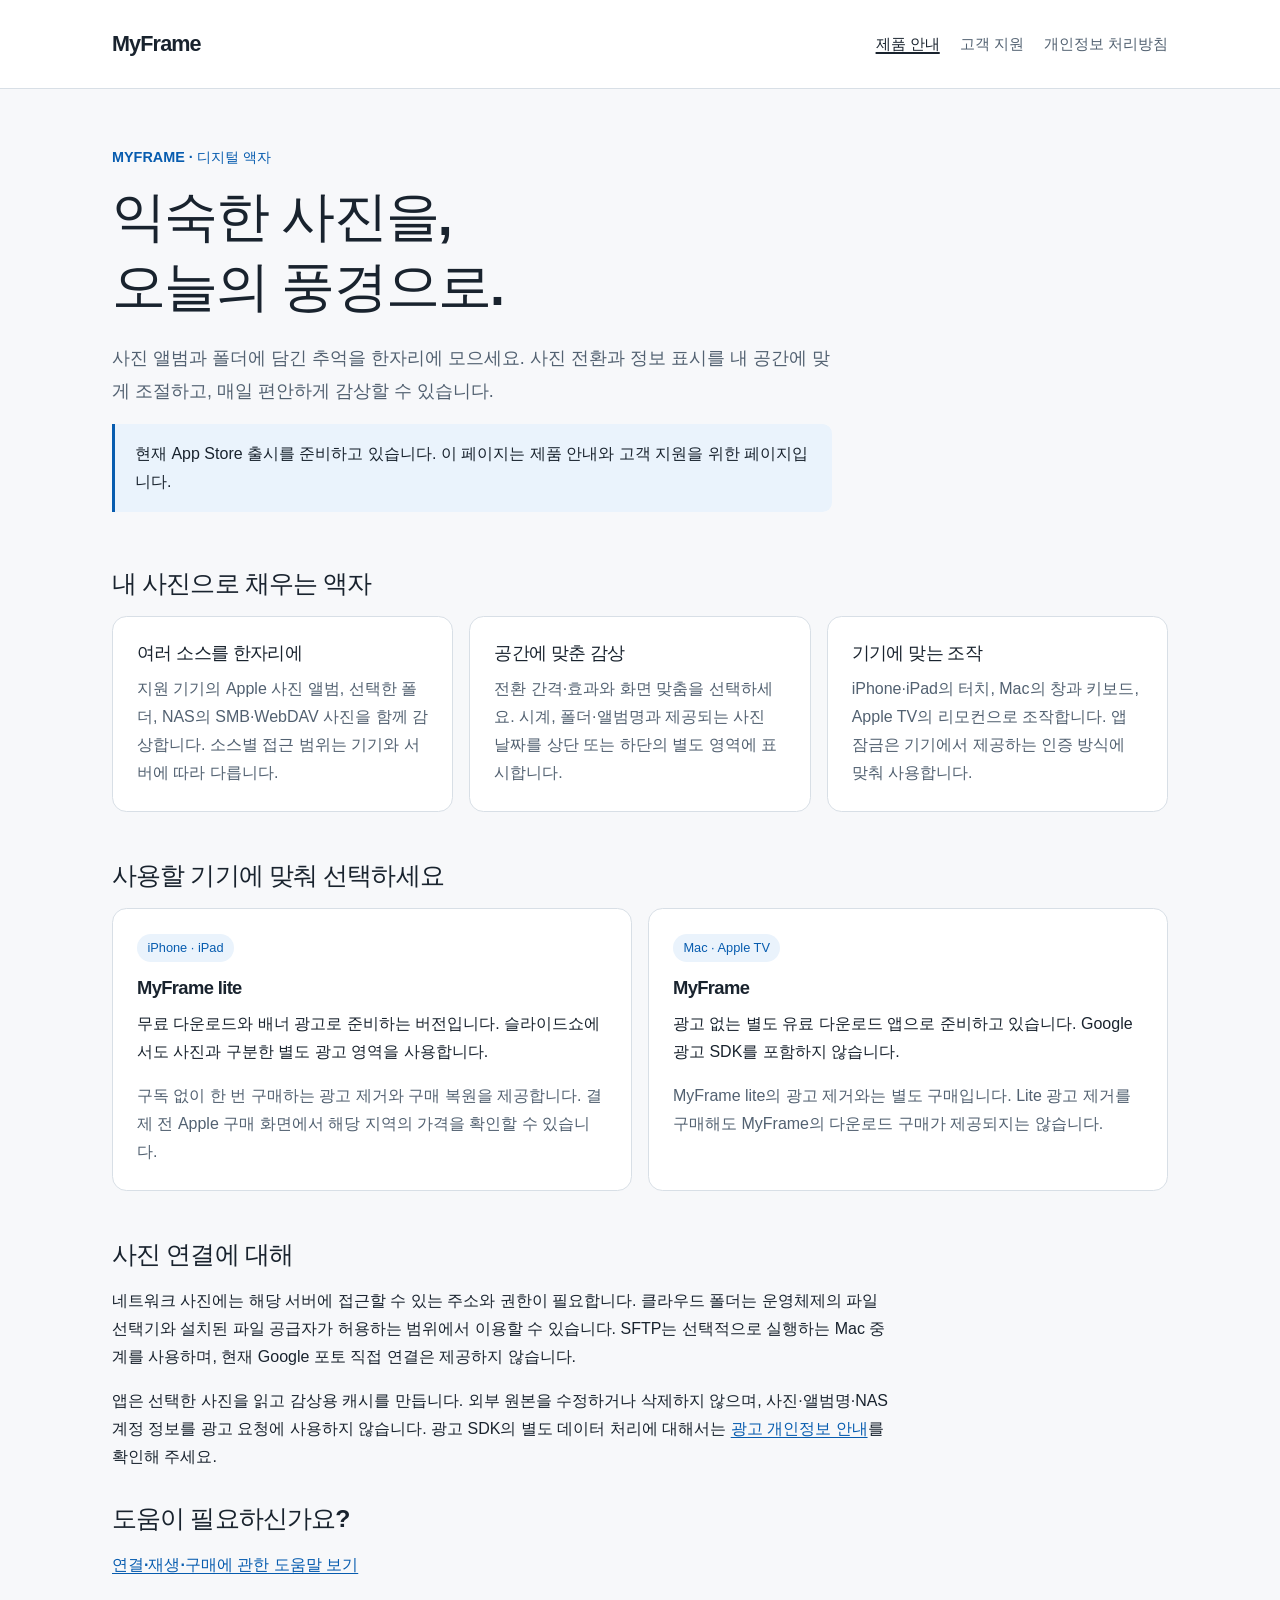
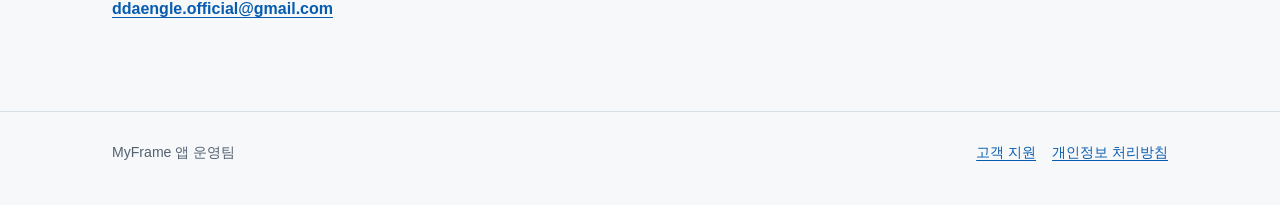
==== index.html @ 4ac55918 "Give MyFrame a stable support address under its organization Use the existing reviewed static files " ====
<!doctype html>
<html lang="ko">
<head>
  <meta charset="utf-8">
  <meta name="viewport" content="width=device-width, initial-scale=1">
  <meta name="color-scheme" content="light dark">
  <meta name="description" content="MyFrame과 MyFrame lite의 제품 안내, 고객 지원 및 개인정보 처리방침입니다.">
  <title>MyFrame · 일상에 머무는 사진</title>
  <link rel="stylesheet" href="styles.css">
</head>
<body>
  <a class="skip-link" href="#main">본문으로 이동</a>
  <header class="site-header">
    <div class="wrap header-inner">
      <a class="wordmark" href="index.html" aria-label="MyFrame 홈">MyFrame</a>
      <nav aria-label="주 메뉴">
        <a href="index.html" aria-current="page">제품 안내</a>
        <a href="support.html">고객 지원</a>
        <a href="privacy.html">개인정보 처리방침</a>
      </nav>
    </div>
  </header>
  <main id="main" class="wrap">
    <div class="hero">
      <p class="eyebrow">MYFRAME · 디지털 액자</p>
      <h1>익숙한 사진을,<br>오늘의 풍경으로.</h1>
      <p class="lead">사진 앨범과 폴더에 담긴 추억을 한자리에 모으세요. 사진 전환과 정보 표시를 내 공간에 맞게 조절하고, 매일 편안하게 감상할 수 있습니다.</p>
      <p class="notice">현재 App Store 출시를 준비하고 있습니다. 이 페이지는 제품 안내와 고객 지원을 위한 페이지입니다.</p>
    </div>

    <section aria-labelledby="features-title">
      <h2 id="features-title">내 사진으로 채우는 액자</h2>
      <div class="grid">
        <article class="card">
          <h3>여러 소스를 한자리에</h3>
          <p class="muted">지원 기기의 Apple 사진 앨범, 선택한 폴더, NAS의 SMB·WebDAV 사진을 함께 감상합니다. 소스별 접근 범위는 기기와 서버에 따라 다릅니다.</p>
        </article>
        <article class="card">
          <h3>공간에 맞춘 감상</h3>
          <p class="muted">전환 간격·효과와 화면 맞춤을 선택하세요. 시계, 폴더·앨범명과 제공되는 사진 날짜를 상단 또는 하단의 별도 영역에 표시합니다.</p>
        </article>
        <article class="card">
          <h3>기기에 맞는 조작</h3>
          <p class="muted">iPhone·iPad의 터치, Mac의 창과 키보드, Apple TV의 리모컨으로 조작합니다. 앱 잠금은 기기에서 제공하는 인증 방식에 맞춰 사용합니다.</p>
        </article>
      </div>
    </section>

    <section class="section" aria-labelledby="editions-title">
      <h2 id="editions-title">사용할 기기에 맞춰 선택하세요</h2>
      <div class="grid editions">
        <article class="card">
          <span class="tag">iPhone · iPad</span>
          <h3>MyFrame lite</h3>
          <p>무료 다운로드와 배너 광고로 준비하는 버전입니다. 슬라이드쇼에서도 사진과 구분한 별도 광고 영역을 사용합니다.</p>
          <p class="muted">구독 없이 한 번 구매하는 광고 제거와 구매 복원을 제공합니다. 결제 전 Apple 구매 화면에서 해당 지역의 가격을 확인할 수 있습니다.</p>
        </article>
        <article class="card">
          <span class="tag">Mac · Apple TV</span>
          <h3>MyFrame</h3>
          <p>광고 없는 별도 유료 다운로드 앱으로 준비하고 있습니다. Google 광고 SDK를 포함하지 않습니다.</p>
          <p class="muted">MyFrame lite의 광고 제거와는 별도 구매입니다. Lite 광고 제거를 구매해도 MyFrame의 다운로드 구매가 제공되지는 않습니다.</p>
        </article>
      </div>
    </section>

    <section class="section article" aria-labelledby="connections-title">
      <h2 id="connections-title">사진 연결에 대해</h2>
      <p>네트워크 사진에는 해당 서버에 접근할 수 있는 주소와 권한이 필요합니다. 클라우드 폴더는 운영체제의 파일 선택기와 설치된 파일 공급자가 허용하는 범위에서 이용할 수 있습니다. SFTP는 선택적으로 실행하는 Mac 중계를 사용하며, 현재 Google 포토 직접 연결은 제공하지 않습니다.</p>
      <p>앱은 선택한 사진을 읽고 감상용 캐시를 만듭니다. 외부 원본을 수정하거나 삭제하지 않으며, 사진·앨범명·NAS 계정 정보를 광고 요청에 사용하지 않습니다. 광고 SDK의 별도 데이터 처리에 대해서는 <a href="privacy.html#advertising">광고 개인정보 안내</a>를 확인해 주세요.</p>
    </section>

    <section class="section contact" aria-labelledby="contact-title">
      <h2 id="contact-title">도움이 필요하신가요?</h2>
      <p><a href="support.html">연결·재생·구매에 관한 도움말 보기</a></p>
      <p><a href="mailto:ddaengle.official@gmail.com">ddaengle.official@gmail.com</a></p>
    </section>
  </main>
  <footer class="site-footer">
    <div class="wrap footer-inner">
      <span>MyFrame 앱 운영팀</span>
      <div class="footer-links"><a href="support.html">고객 지원</a><a href="privacy.html">개인정보 처리방침</a></div>
    </div>
  </footer>
</body>
</html>
---- styles.css ----
:root {
  color-scheme: light dark;
  --background: #f7f8fa;
  --surface: #ffffff;
  --text: #19232e;
  --muted: #526171;
  --line: #d8dfe6;
  --accent: #075caf;
  --soft: #eaf3fc;
  --focus: #005fcc;
  font-family: -apple-system, BlinkMacSystemFont, "Apple SD Gothic Neo", "Noto Sans KR", sans-serif;
  font-synthesis: none;
}

* { box-sizing: border-box; }
html { scroll-padding-top: 1.5rem; }
body { margin: 0; background: var(--background); color: var(--text); line-height: 1.75; }
a { color: var(--accent); text-underline-offset: .2em; overflow-wrap: anywhere; }
a:hover { text-decoration-thickness: 2px; }
a:focus-visible, summary:focus-visible { outline: 3px solid var(--focus); outline-offset: 5px; border-radius: 3px; }
.skip-link { position: absolute; left: 1rem; top: -8rem; z-index: 1; padding: .75rem 1rem; background: var(--surface); }
.skip-link:focus { top: 1rem; }
.wrap { width: min(100% - 3rem, 66rem); margin-inline: auto; }
.site-header { border-bottom: 1px solid var(--line); background: var(--surface); }
.header-inner { min-height: 5.5rem; display: flex; justify-content: space-between; align-items: center; gap: 1rem; padding-block: 1rem; }
.wordmark { color: var(--text); font-size: 1.35rem; font-weight: 750; letter-spacing: -.04em; text-decoration: none; }
nav { display: flex; flex-wrap: wrap; gap: .2rem 1.25rem; }
nav a { padding-block: .45rem; color: var(--muted); text-decoration: none; font-size: .93rem; }
nav a[aria-current="page"] { color: var(--text); text-decoration: underline; text-decoration-thickness: 2px; }
main { padding-block: 3.5rem 4.5rem; }
.hero { max-width: 45rem; padding-bottom: 2.5rem; }
.eyebrow { color: var(--accent); font-size: .9rem; font-weight: 650; margin: 0 0 .75rem; }
h1, h2, h3 { line-height: 1.3; letter-spacing: -.035em; overflow-wrap: anywhere; }
h1 { font-size: clamp(2rem, 5vw, 3.35rem); margin: 0 0 1.25rem; font-weight: 750; }
h2 { font-size: 1.55rem; margin: 0 0 1rem; }
h3 { font-size: 1.15rem; margin: 0 0 .6rem; }
p { margin: 0 0 1rem; }
.lead { color: var(--muted); font-size: 1.12rem; line-height: 1.85; }
.muted, .meta { color: var(--muted); }
.meta { font-size: .9rem; }
.notice { padding: 1rem 1.25rem; border-left: 3px solid var(--accent); background: var(--soft); border-radius: 0 .6rem .6rem 0; }
.section { margin-top: 3rem; }
.grid { display: grid; grid-template-columns: repeat(3, minmax(0, 1fr)); gap: 1rem; }
.editions { grid-template-columns: repeat(2, minmax(0, 1fr)); }
.card { background: var(--surface); border: 1px solid var(--line); border-radius: .9rem; padding: 1.5rem; }
.card p:last-child, .notice p:last-child { margin-bottom: 0; }
.tag { display: inline-block; font-size: .8rem; color: var(--accent); background: var(--soft); padding: .2rem .65rem; border-radius: 1rem; margin-bottom: .85rem; }
.contact { margin-top: 2rem; }
.contact a { font-weight: 650; }
.article { max-width: 49rem; }
.article > section { margin-top: 2.5rem; }
.article ul, .article ol { padding-left: 1.4rem; }
.article li { margin-block: .45rem; }
.toc { padding: 1.3rem 1.5rem; background: var(--surface); border: 1px solid var(--line); border-radius: .9rem; }
.toc h2 { font-size: 1.1rem; margin-bottom: .6rem; }
.toc ul { margin-block: 0; }
.faq { margin-top: 1.5rem; border-top: 1px solid var(--line); }
details { border-bottom: 1px solid var(--line); padding: 1.05rem 0; }
summary { cursor: pointer; font-size: 1.04rem; font-weight: 650; padding-right: .75rem; }
details[open] summary { margin-bottom: .9rem; }
details p, details ul, details ol { color: var(--muted); }
details p:last-child { margin-bottom: .2rem; }
.site-footer { border-top: 1px solid var(--line); color: var(--muted); font-size: .88rem; padding-block: 1.75rem 2.5rem; }
.footer-inner { display: flex; justify-content: space-between; gap: 1.25rem; flex-wrap: wrap; }
.footer-links { display: flex; gap: 1rem; flex-wrap: wrap; }

@media (prefers-color-scheme: dark) {
  :root {
    --background: #111820;
    --surface: #19232e;
    --text: #f0f4f8;
    --muted: #b8c5d3;
    --line: #3a4a5b;
    --accent: #8dc7ff;
    --soft: #20384f;
    --focus: #9bcfff;
  }
}

@media (max-width: 42rem) {
  .wrap { width: min(100% - 2rem, 66rem); }
  .header-inner { align-items: flex-start; flex-direction: column; gap: .25rem; padding-block: 1rem .7rem; }
  nav { gap: .1rem 1rem; }
  main { padding-block: 2.5rem 3.5rem; }
  .hero { padding-bottom: 1.5rem; }
  .grid, .editions { grid-template-columns: 1fr; }
  .card { padding: 1.25rem; }
  .section { margin-top: 2.5rem; }
  .lead { font-size: 1.04rem; }
}

@media (forced-colors: active) {
  .card, .toc, .notice { border: 1px solid CanvasText; }
  .tag { border: 1px solid CanvasText; }
}

@media print {
  :root { color-scheme: light; --background: #fff; --surface: #fff; --text: #000; --muted: #333; --line: #aaa; --accent: #000; --soft: #fff; }
  .wrap { width: 100%; }
  .skip-link, nav { display: none; }
  main { padding-block: 1rem; }
  .card, .toc { break-inside: avoid; }
}
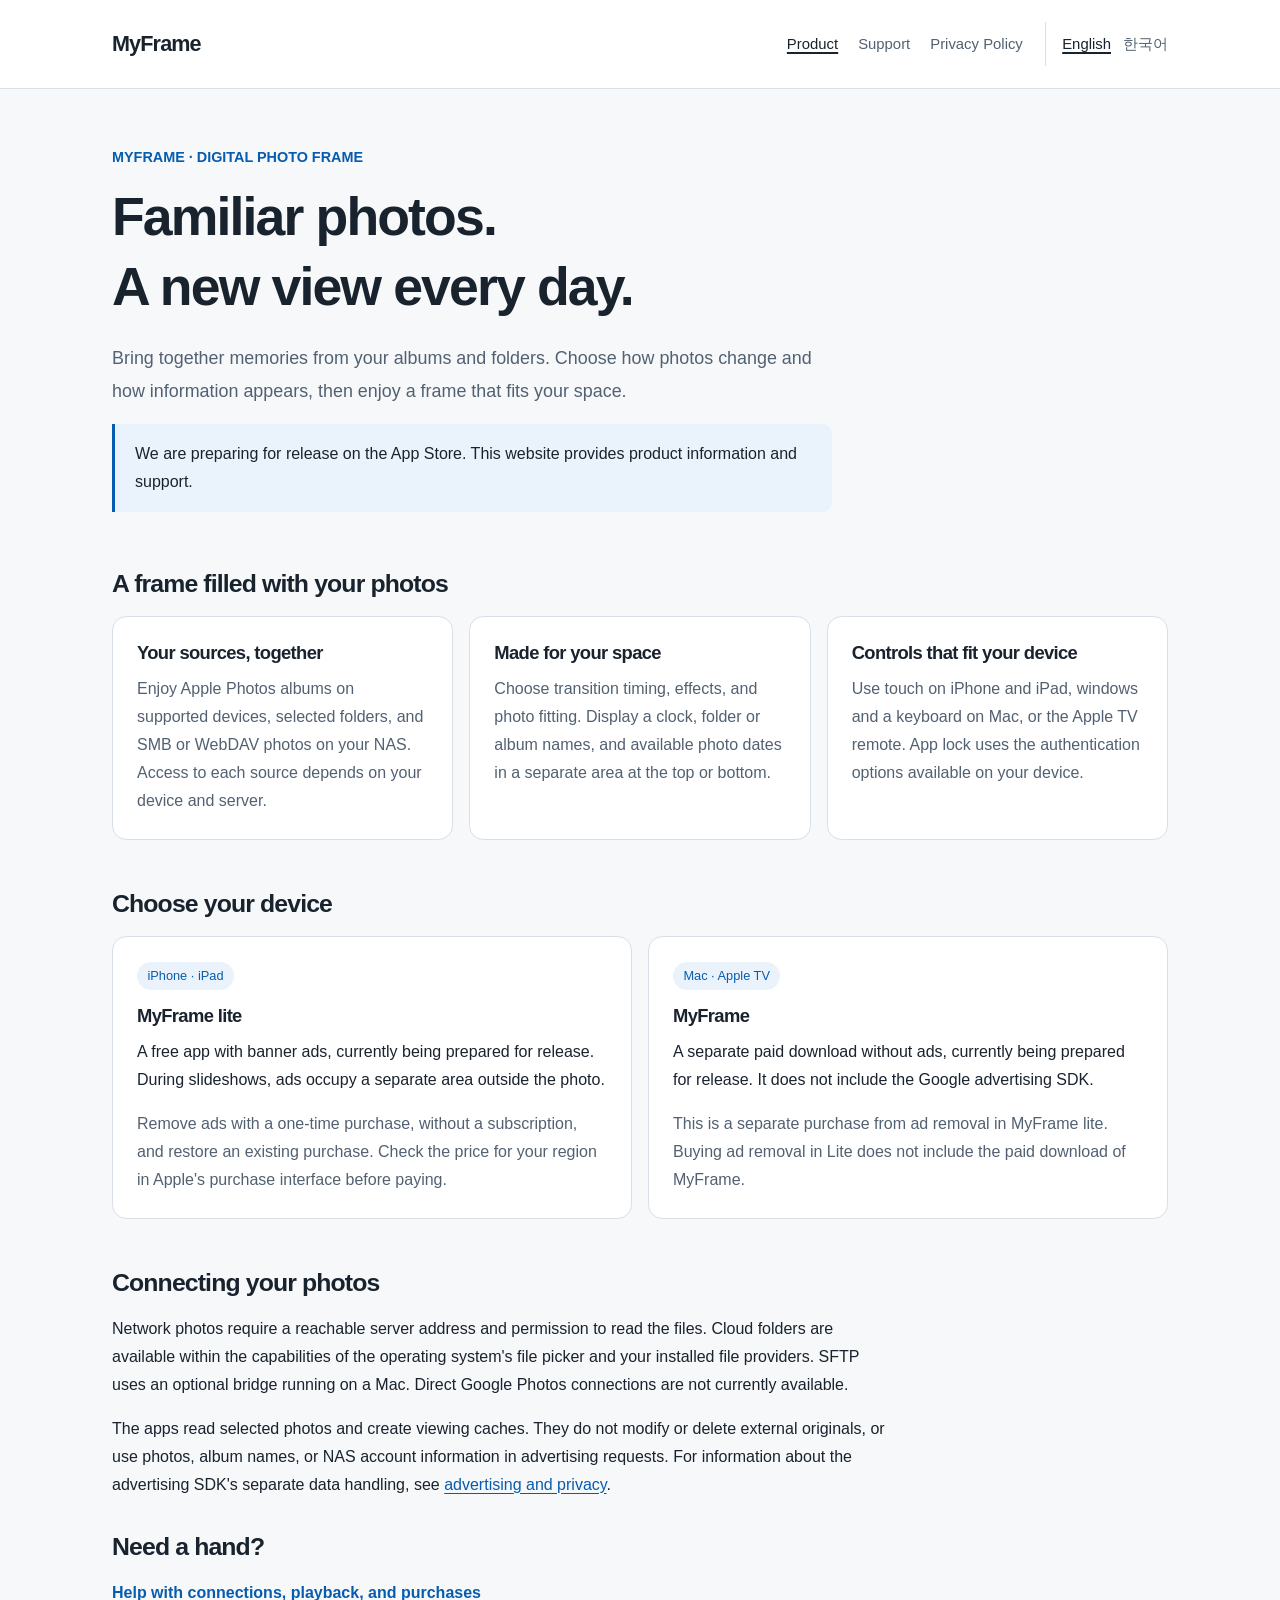
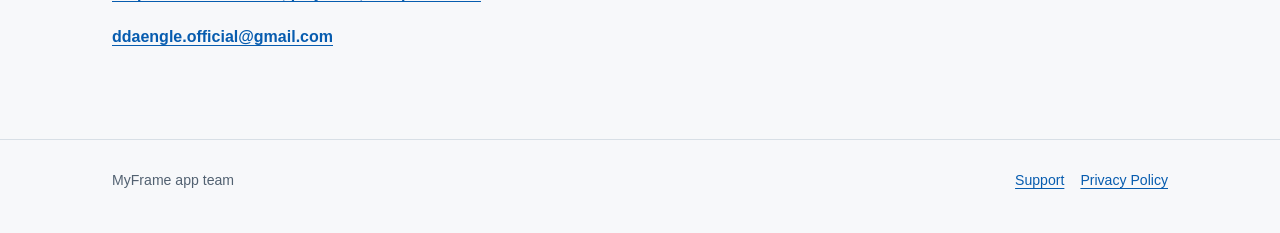
==== commit f850022d: "Make MyFrame support readable by default without losing Korean access Serve complete English product" ====
--- a/index.html
+++ b/index.html
@@ -1,85 +1,95 @@
 <!doctype html>
-<html lang="ko">
+<html lang="en">
 <head>
   <meta charset="utf-8">
   <meta name="viewport" content="width=device-width, initial-scale=1">
   <meta name="color-scheme" content="light dark">
-  <meta name="description" content="MyFrame과 MyFrame lite의 제품 안내, 고객 지원 및 개인정보 처리방침입니다.">
-  <title>MyFrame · 일상에 머무는 사진</title>
+  <meta name="description" content="Product information, support, and privacy policy for MyFrame and MyFrame lite.">
+  <title>MyFrame · Photos for everyday moments</title>
+  <link rel="canonical" href="https://ddaengle.github.io/myframe/">
+  <link rel="alternate" hreflang="en" href="https://ddaengle.github.io/myframe/">
+  <link rel="alternate" hreflang="ko" href="https://ddaengle.github.io/myframe/ko/">
+  <link rel="alternate" hreflang="x-default" href="https://ddaengle.github.io/myframe/">
   <link rel="stylesheet" href="styles.css">
 </head>
 <body>
-  <a class="skip-link" href="#main">본문으로 이동</a>
+  <a class="skip-link" href="#main">Skip to content</a>
   <header class="site-header">
     <div class="wrap header-inner">
-      <a class="wordmark" href="index.html" aria-label="MyFrame 홈">MyFrame</a>
-      <nav aria-label="주 메뉴">
-        <a href="index.html" aria-current="page">제품 안내</a>
-        <a href="support.html">고객 지원</a>
-        <a href="privacy.html">개인정보 처리방침</a>
-      </nav>
+      <a class="wordmark" href="index.html" aria-label="MyFrame home">MyFrame</a>
+      <div class="header-navigation">
+        <nav aria-label="Main navigation">
+          <a href="index.html" aria-current="page">Product</a>
+          <a href="support.html">Support</a>
+          <a href="privacy.html">Privacy Policy</a>
+        </nav>
+        <nav class="language-nav" aria-label="Language">
+          <a href="index.html" lang="en" hreflang="en" aria-current="page">English</a>
+          <a href="ko/index.html" lang="ko" hreflang="ko">한국어</a>
+        </nav>
+      </div>
     </div>
   </header>
   <main id="main" class="wrap">
     <div class="hero">
-      <p class="eyebrow">MYFRAME · 디지털 액자</p>
-      <h1>익숙한 사진을,<br>오늘의 풍경으로.</h1>
-      <p class="lead">사진 앨범과 폴더에 담긴 추억을 한자리에 모으세요. 사진 전환과 정보 표시를 내 공간에 맞게 조절하고, 매일 편안하게 감상할 수 있습니다.</p>
-      <p class="notice">현재 App Store 출시를 준비하고 있습니다. 이 페이지는 제품 안내와 고객 지원을 위한 페이지입니다.</p>
+      <p class="eyebrow">MYFRAME · DIGITAL PHOTO FRAME</p>
+      <h1>Familiar photos.<br>A new view every day.</h1>
+      <p class="lead">Bring together memories from your albums and folders. Choose how photos change and how information appears, then enjoy a frame that fits your space.</p>
+      <p class="notice">We are preparing for release on the App Store. This website provides product information and support.</p>
     </div>
 
     <section aria-labelledby="features-title">
-      <h2 id="features-title">내 사진으로 채우는 액자</h2>
+      <h2 id="features-title">A frame filled with your photos</h2>
       <div class="grid">
         <article class="card">
-          <h3>여러 소스를 한자리에</h3>
-          <p class="muted">지원 기기의 Apple 사진 앨범, 선택한 폴더, NAS의 SMB·WebDAV 사진을 함께 감상합니다. 소스별 접근 범위는 기기와 서버에 따라 다릅니다.</p>
+          <h3>Your sources, together</h3>
+          <p class="muted">Enjoy Apple Photos albums on supported devices, selected folders, and SMB or WebDAV photos on your NAS. Access to each source depends on your device and server.</p>
         </article>
         <article class="card">
-          <h3>공간에 맞춘 감상</h3>
-          <p class="muted">전환 간격·효과와 화면 맞춤을 선택하세요. 시계, 폴더·앨범명과 제공되는 사진 날짜를 상단 또는 하단의 별도 영역에 표시합니다.</p>
+          <h3>Made for your space</h3>
+          <p class="muted">Choose transition timing, effects, and photo fitting. Display a clock, folder or album names, and available photo dates in a separate area at the top or bottom.</p>
         </article>
         <article class="card">
-          <h3>기기에 맞는 조작</h3>
-          <p class="muted">iPhone·iPad의 터치, Mac의 창과 키보드, Apple TV의 리모컨으로 조작합니다. 앱 잠금은 기기에서 제공하는 인증 방식에 맞춰 사용합니다.</p>
+          <h3>Controls that fit your device</h3>
+          <p class="muted">Use touch on iPhone and iPad, windows and a keyboard on Mac, or the Apple TV remote. App lock uses the authentication options available on your device.</p>
         </article>
       </div>
     </section>
 
     <section class="section" aria-labelledby="editions-title">
-      <h2 id="editions-title">사용할 기기에 맞춰 선택하세요</h2>
+      <h2 id="editions-title">Choose your device</h2>
       <div class="grid editions">
         <article class="card">
           <span class="tag">iPhone · iPad</span>
           <h3>MyFrame lite</h3>
-          <p>무료 다운로드와 배너 광고로 준비하는 버전입니다. 슬라이드쇼에서도 사진과 구분한 별도 광고 영역을 사용합니다.</p>
-          <p class="muted">구독 없이 한 번 구매하는 광고 제거와 구매 복원을 제공합니다. 결제 전 Apple 구매 화면에서 해당 지역의 가격을 확인할 수 있습니다.</p>
+          <p>A free app with banner ads, currently being prepared for release. During slideshows, ads occupy a separate area outside the photo.</p>
+          <p class="muted">Remove ads with a one-time purchase, without a subscription, and restore an existing purchase. Check the price for your region in Apple's purchase interface before paying.</p>
         </article>
         <article class="card">
           <span class="tag">Mac · Apple TV</span>
           <h3>MyFrame</h3>
-          <p>광고 없는 별도 유료 다운로드 앱으로 준비하고 있습니다. Google 광고 SDK를 포함하지 않습니다.</p>
-          <p class="muted">MyFrame lite의 광고 제거와는 별도 구매입니다. Lite 광고 제거를 구매해도 MyFrame의 다운로드 구매가 제공되지는 않습니다.</p>
+          <p>A separate paid download without ads, currently being prepared for release. It does not include the Google advertising SDK.</p>
+          <p class="muted">This is a separate purchase from ad removal in MyFrame lite. Buying ad removal in Lite does not include the paid download of MyFrame.</p>
         </article>
       </div>
     </section>
 
     <section class="section article" aria-labelledby="connections-title">
-      <h2 id="connections-title">사진 연결에 대해</h2>
-      <p>네트워크 사진에는 해당 서버에 접근할 수 있는 주소와 권한이 필요합니다. 클라우드 폴더는 운영체제의 파일 선택기와 설치된 파일 공급자가 허용하는 범위에서 이용할 수 있습니다. SFTP는 선택적으로 실행하는 Mac 중계를 사용하며, 현재 Google 포토 직접 연결은 제공하지 않습니다.</p>
-      <p>앱은 선택한 사진을 읽고 감상용 캐시를 만듭니다. 외부 원본을 수정하거나 삭제하지 않으며, 사진·앨범명·NAS 계정 정보를 광고 요청에 사용하지 않습니다. 광고 SDK의 별도 데이터 처리에 대해서는 <a href="privacy.html#advertising">광고 개인정보 안내</a>를 확인해 주세요.</p>
+      <h2 id="connections-title">Connecting your photos</h2>
+      <p>Network photos require a reachable server address and permission to read the files. Cloud folders are available within the capabilities of the operating system's file picker and your installed file providers. SFTP uses an optional bridge running on a Mac. Direct Google Photos connections are not currently available.</p>
+      <p>The apps read selected photos and create viewing caches. They do not modify or delete external originals, or use photos, album names, or NAS account information in advertising requests. For information about the advertising SDK's separate data handling, see <a href="privacy.html#advertising">advertising and privacy</a>.</p>
     </section>
 
     <section class="section contact" aria-labelledby="contact-title">
-      <h2 id="contact-title">도움이 필요하신가요?</h2>
-      <p><a href="support.html">연결·재생·구매에 관한 도움말 보기</a></p>
+      <h2 id="contact-title">Need a hand?</h2>
+      <p><a href="support.html">Help with connections, playback, and purchases</a></p>
       <p><a href="mailto:ddaengle.official@gmail.com">ddaengle.official@gmail.com</a></p>
     </section>
   </main>
   <footer class="site-footer">
     <div class="wrap footer-inner">
-      <span>MyFrame 앱 운영팀</span>
-      <div class="footer-links"><a href="support.html">고객 지원</a><a href="privacy.html">개인정보 처리방침</a></div>
+      <span>MyFrame app team</span>
+      <div class="footer-links"><a href="support.html">Support</a><a href="privacy.html">Privacy Policy</a></div>
     </div>
   </footer>
 </body>
--- a/styles.css
+++ b/styles.css
@@ -23,6 +23,9 @@
 .wrap { width: min(100% - 3rem, 66rem); margin-inline: auto; }
 .site-header { border-bottom: 1px solid var(--line); background: var(--surface); }
 .header-inner { min-height: 5.5rem; display: flex; justify-content: space-between; align-items: center; gap: 1rem; padding-block: 1rem; }
+.header-navigation { display: flex; align-items: center; justify-content: flex-end; flex-wrap: wrap; gap: .3rem 1.4rem; }
+.language-nav { border-left: 1px solid var(--line); padding-left: 1rem; gap: .75rem; }
+.language-nav a { display: inline-flex; align-items: center; min-height: 44px; white-space: nowrap; }
 .wordmark { color: var(--text); font-size: 1.35rem; font-weight: 750; letter-spacing: -.04em; text-decoration: none; }
 nav { display: flex; flex-wrap: wrap; gap: .2rem 1.25rem; }
 nav a { padding-block: .45rem; color: var(--muted); text-decoration: none; font-size: .93rem; }
@@ -80,6 +83,7 @@
 @media (max-width: 42rem) {
   .wrap { width: min(100% - 2rem, 66rem); }
   .header-inner { align-items: flex-start; flex-direction: column; gap: .25rem; padding-block: 1rem .7rem; }
+  .header-navigation { justify-content: flex-start; gap: .1rem 1rem; }
   nav { gap: .1rem 1rem; }
   main { padding-block: 2.5rem 3.5rem; }
   .hero { padding-bottom: 1.5rem; }
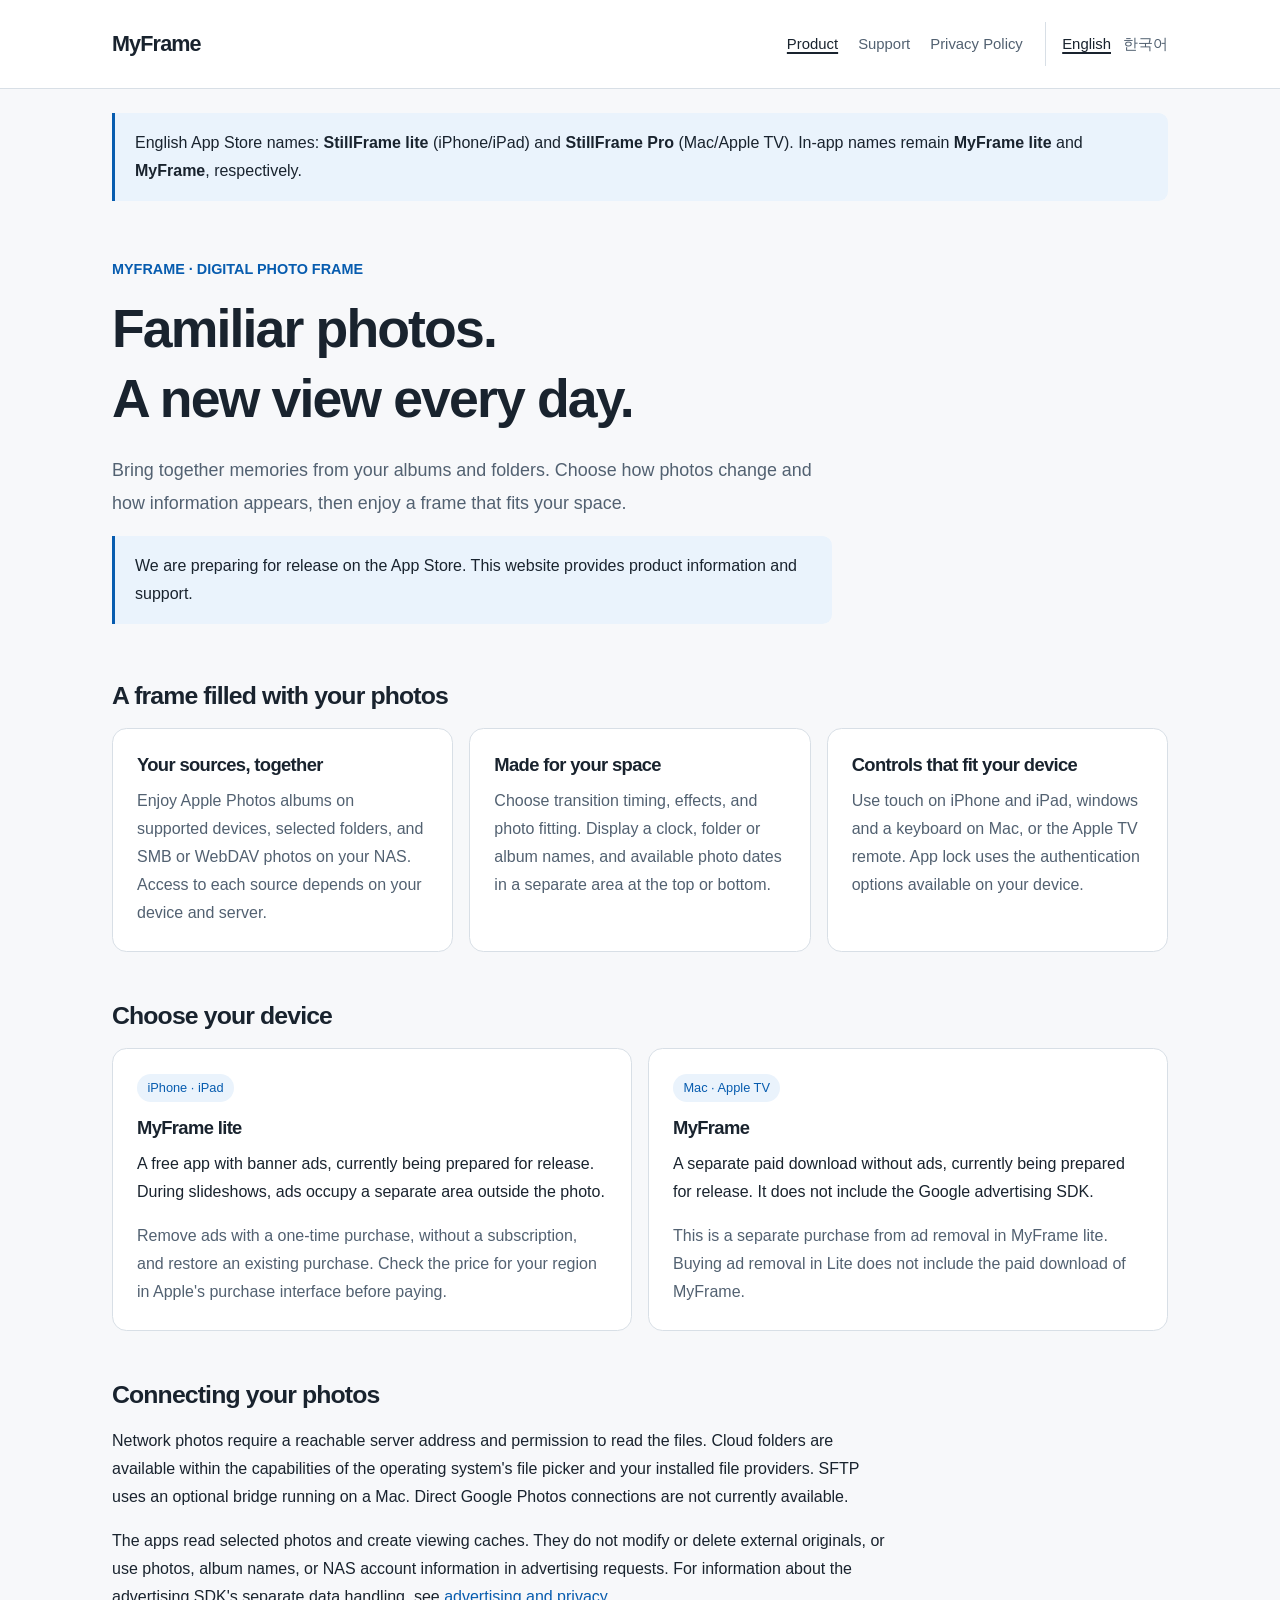
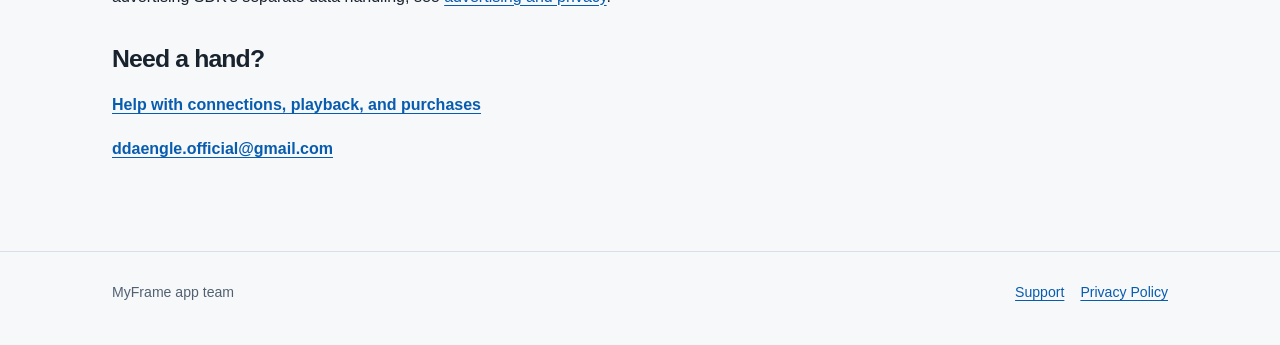
==== commit d7703373: "Help English store visitors recognize the existing in-app names Explain the accepted StillFrame lite" ====
--- a/index.html
+++ b/index.html
@@ -30,6 +30,7 @@
       </div>
     </div>
   </header>
+  <aside class="wrap notice listing-note" aria-label="App names"><p>English App Store names: <strong>StillFrame lite</strong> (iPhone/iPad) and <strong>StillFrame Pro</strong> (Mac/Apple TV). In-app names remain <strong>MyFrame lite</strong> and <strong>MyFrame</strong>, respectively.</p></aside>
   <main id="main" class="wrap">
     <div class="hero">
       <p class="eyebrow">MYFRAME · DIGITAL PHOTO FRAME</p>
--- a/styles.css
+++ b/styles.css
@@ -42,6 +42,7 @@
 .muted, .meta { color: var(--muted); }
 .meta { font-size: .9rem; }
 .notice { padding: 1rem 1.25rem; border-left: 3px solid var(--accent); background: var(--soft); border-radius: 0 .6rem .6rem 0; }
+.listing-note { margin-top: 1.5rem; }
 .section { margin-top: 3rem; }
 .grid { display: grid; grid-template-columns: repeat(3, minmax(0, 1fr)); gap: 1rem; }
 .editions { grid-template-columns: repeat(2, minmax(0, 1fr)); }
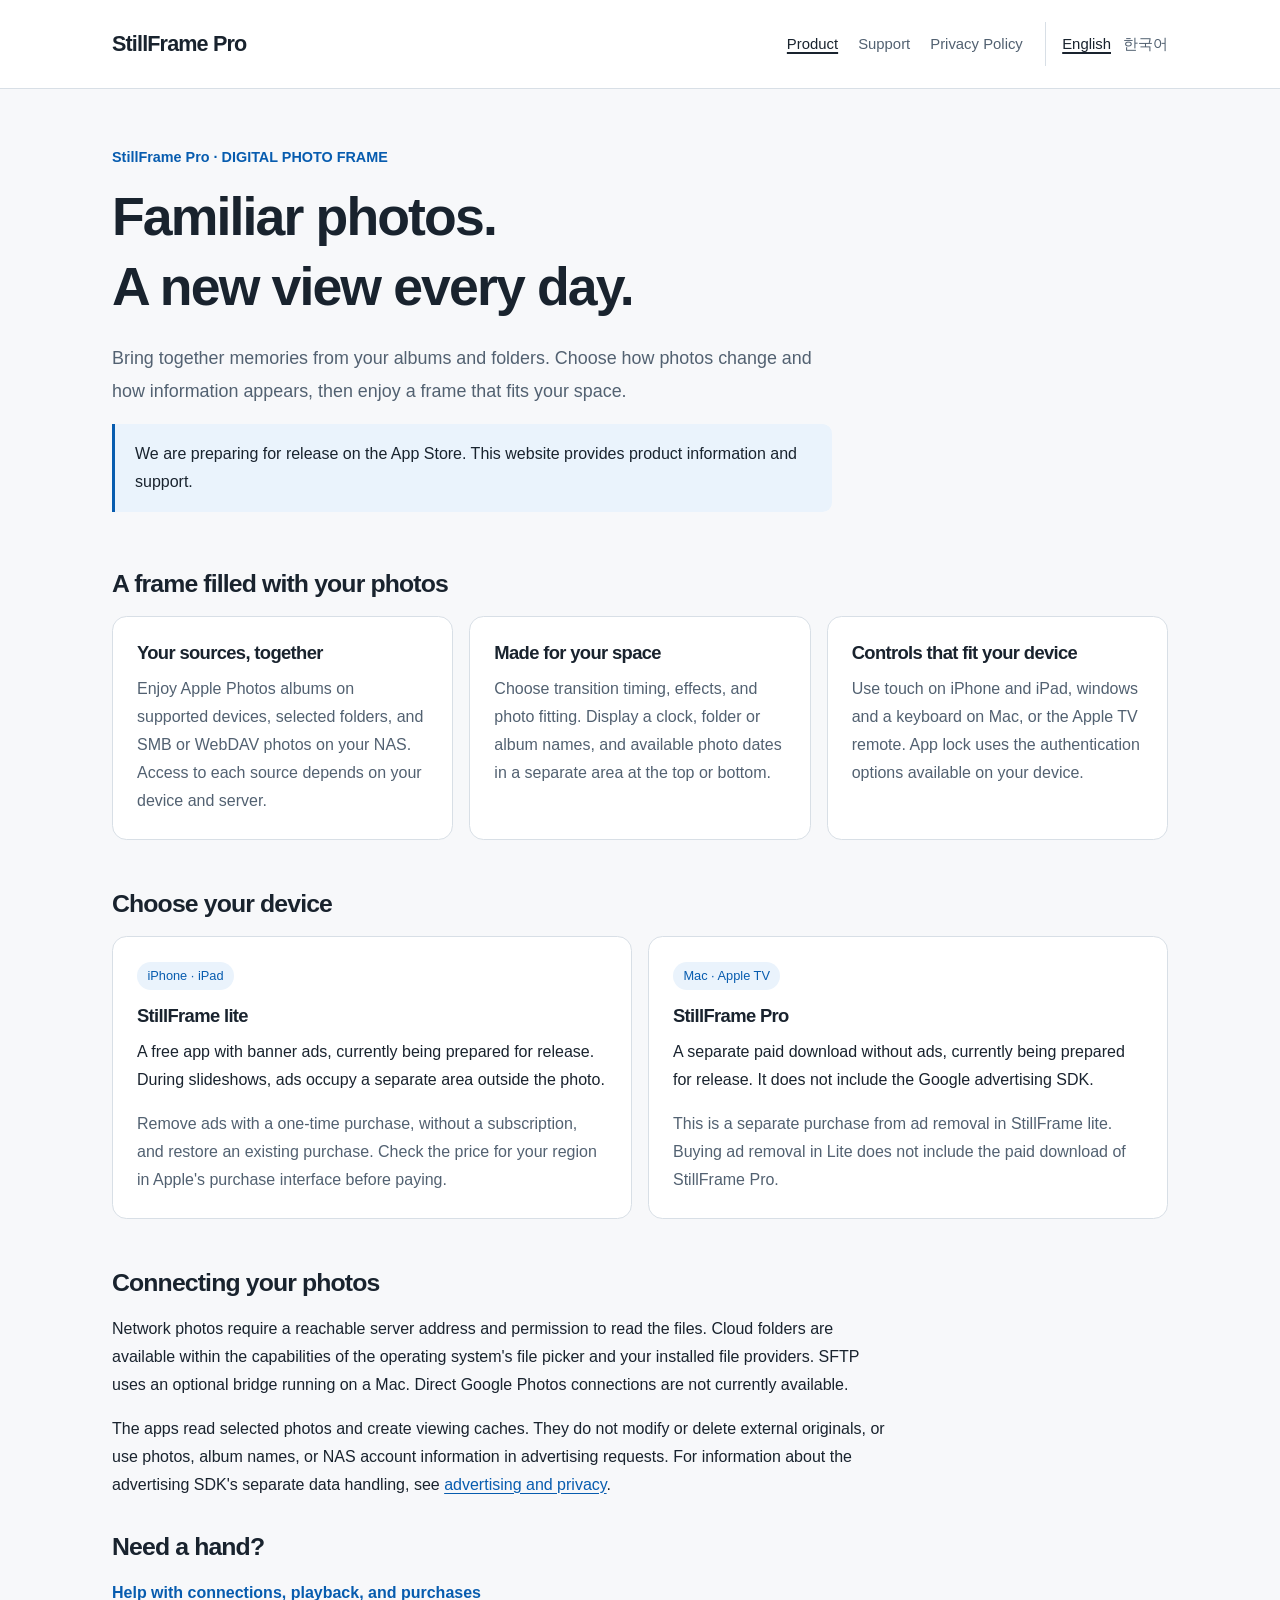
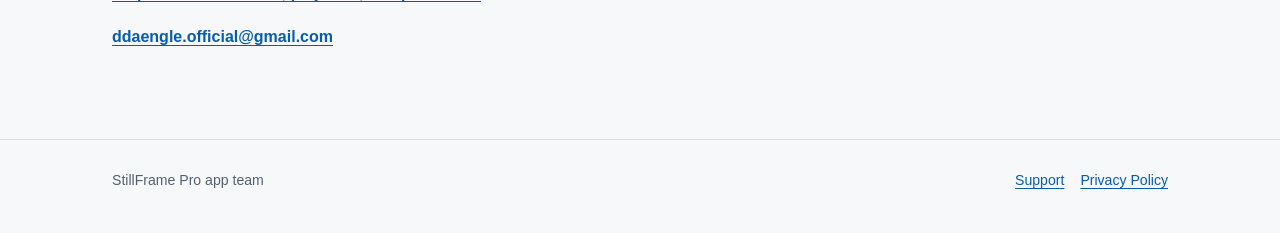
==== commit 862f6448: "Unify app recognition across the release and support website Use StillFrame Pro for the paid Mac and" ====
--- a/index.html
+++ b/index.html
@@ -4,8 +4,8 @@
   <meta charset="utf-8">
   <meta name="viewport" content="width=device-width, initial-scale=1">
   <meta name="color-scheme" content="light dark">
-  <meta name="description" content="Product information, support, and privacy policy for MyFrame and MyFrame lite.">
-  <title>MyFrame · Photos for everyday moments</title>
+  <meta name="description" content="Product information, support, and privacy policy for StillFrame Pro and StillFrame lite.">
+  <title>StillFrame Pro · Photos for everyday moments</title>
   <link rel="canonical" href="https://ddaengle.github.io/myframe/">
   <link rel="alternate" hreflang="en" href="https://ddaengle.github.io/myframe/">
   <link rel="alternate" hreflang="ko" href="https://ddaengle.github.io/myframe/ko/">
@@ -16,7 +16,7 @@
   <a class="skip-link" href="#main">Skip to content</a>
   <header class="site-header">
     <div class="wrap header-inner">
-      <a class="wordmark" href="index.html" aria-label="MyFrame home">MyFrame</a>
+      <a class="wordmark" href="index.html" aria-label="StillFrame Pro home">StillFrame Pro</a>
       <div class="header-navigation">
         <nav aria-label="Main navigation">
           <a href="index.html" aria-current="page">Product</a>
@@ -30,10 +30,9 @@
       </div>
     </div>
   </header>
-  <aside class="wrap notice listing-note" aria-label="App names"><p>English App Store names: <strong>StillFrame lite</strong> (iPhone/iPad) and <strong>StillFrame Pro</strong> (Mac/Apple TV). In-app names remain <strong>MyFrame lite</strong> and <strong>MyFrame</strong>, respectively.</p></aside>
   <main id="main" class="wrap">
     <div class="hero">
-      <p class="eyebrow">MYFRAME · DIGITAL PHOTO FRAME</p>
+      <p class="eyebrow">StillFrame Pro · DIGITAL PHOTO FRAME</p>
       <h1>Familiar photos.<br>A new view every day.</h1>
       <p class="lead">Bring together memories from your albums and folders. Choose how photos change and how information appears, then enjoy a frame that fits your space.</p>
       <p class="notice">We are preparing for release on the App Store. This website provides product information and support.</p>
@@ -62,15 +61,15 @@
       <div class="grid editions">
         <article class="card">
           <span class="tag">iPhone · iPad</span>
-          <h3>MyFrame lite</h3>
+          <h3>StillFrame lite</h3>
           <p>A free app with banner ads, currently being prepared for release. During slideshows, ads occupy a separate area outside the photo.</p>
           <p class="muted">Remove ads with a one-time purchase, without a subscription, and restore an existing purchase. Check the price for your region in Apple's purchase interface before paying.</p>
         </article>
         <article class="card">
           <span class="tag">Mac · Apple TV</span>
-          <h3>MyFrame</h3>
+          <h3>StillFrame Pro</h3>
           <p>A separate paid download without ads, currently being prepared for release. It does not include the Google advertising SDK.</p>
-          <p class="muted">This is a separate purchase from ad removal in MyFrame lite. Buying ad removal in Lite does not include the paid download of MyFrame.</p>
+          <p class="muted">This is a separate purchase from ad removal in StillFrame lite. Buying ad removal in Lite does not include the paid download of StillFrame Pro.</p>
         </article>
       </div>
     </section>
@@ -89,7 +88,7 @@
   </main>
   <footer class="site-footer">
     <div class="wrap footer-inner">
-      <span>MyFrame app team</span>
+      <span>StillFrame Pro app team</span>
       <div class="footer-links"><a href="support.html">Support</a><a href="privacy.html">Privacy Policy</a></div>
     </div>
   </footer>
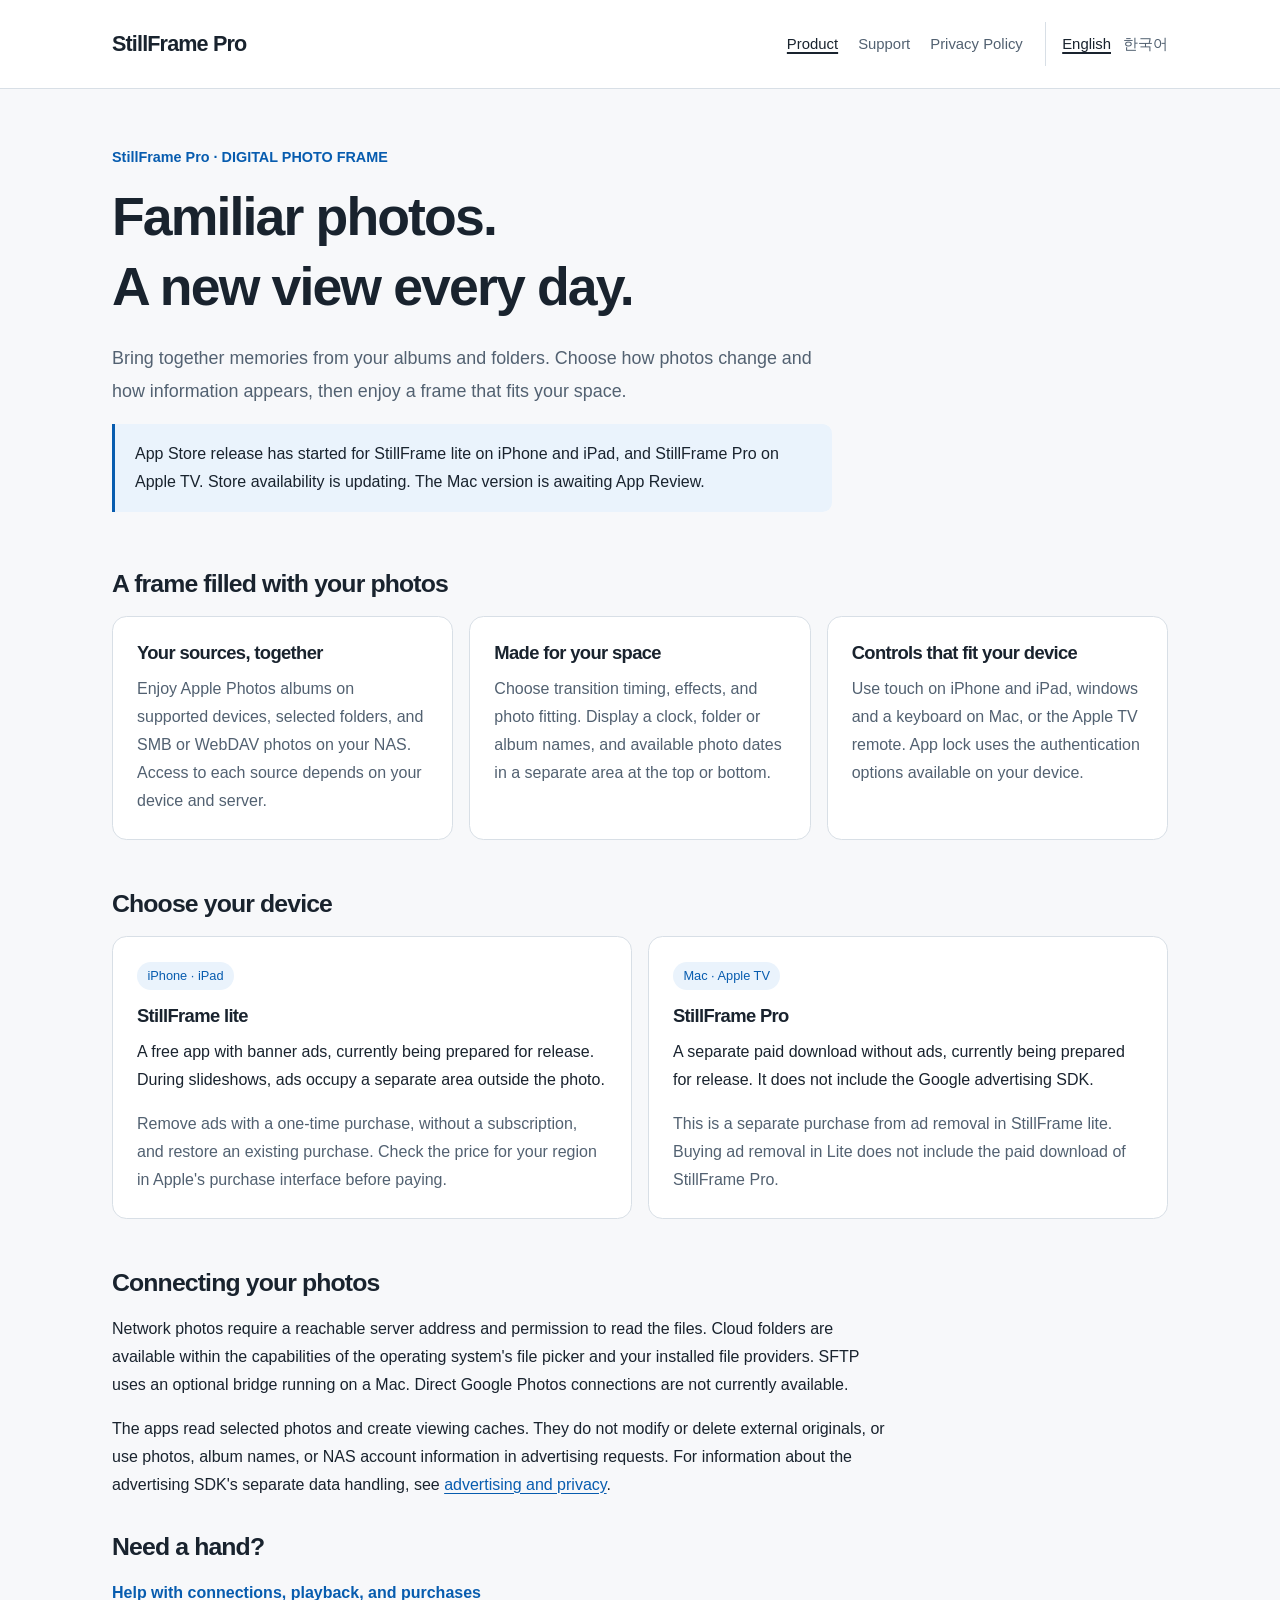
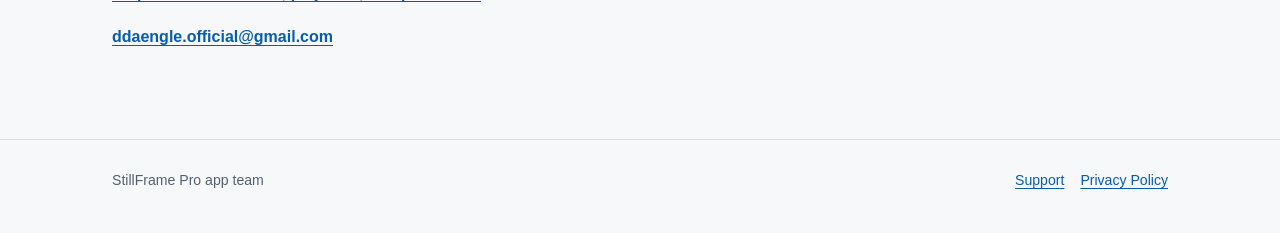
==== commit 39ae5efd: "Keep release guidance aligned with approved platforms Replace the preparation notice after the manua" ====
--- a/index.html
+++ b/index.html
@@ -35,7 +35,7 @@
       <p class="eyebrow">StillFrame Pro · DIGITAL PHOTO FRAME</p>
       <h1>Familiar photos.<br>A new view every day.</h1>
       <p class="lead">Bring together memories from your albums and folders. Choose how photos change and how information appears, then enjoy a frame that fits your space.</p>
-      <p class="notice">We are preparing for release on the App Store. This website provides product information and support.</p>
+      <p class="notice">App Store release has started for StillFrame lite on iPhone and iPad, and StillFrame Pro on Apple TV. Store availability is updating. The Mac version is awaiting App Review.</p>
     </div>
 
     <section aria-labelledby="features-title">
